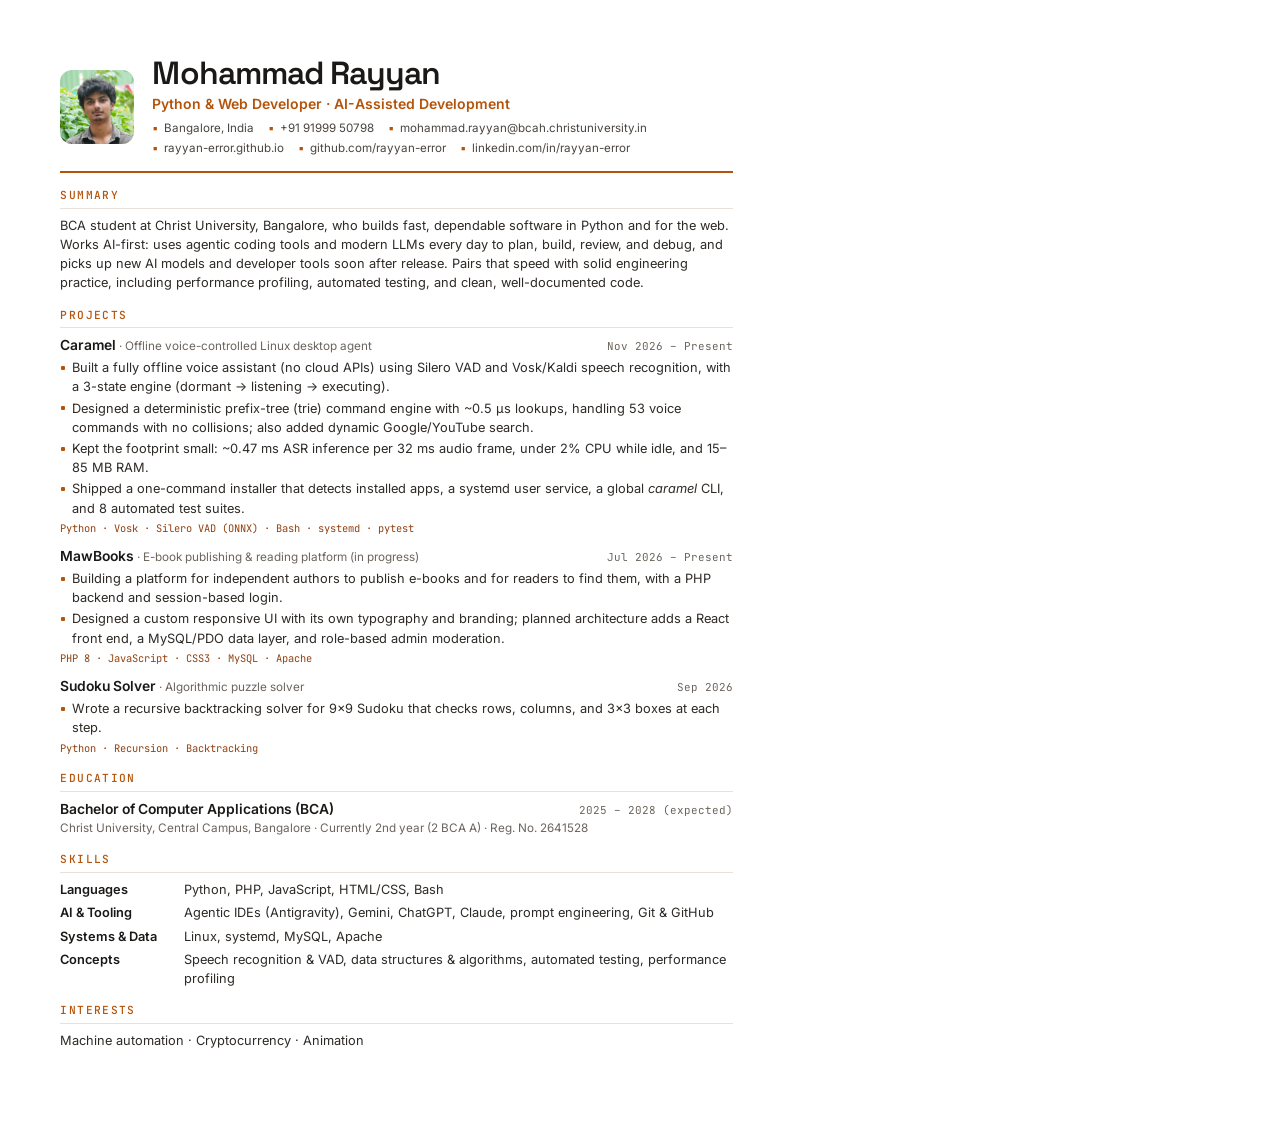
==== resume-src/resume.html @ f1ff34d6 "Initial commit: recruiter-friendly personal portfolio & resume" ====
<!doctype html>
<html lang="en">
<head>
<meta charset="utf-8" />
<title>Mohammad Rayyan — Resume</title>
<link rel="preconnect" href="https://fonts.googleapis.com" />
<link rel="preconnect" href="https://fonts.gstatic.com" crossorigin />
<link href="https://fonts.googleapis.com/css2?family=Inter:wght@400;500;600&family=JetBrains+Mono:wght@500&family=Space+Grotesk:wght@600&display=swap" rel="stylesheet" />
<style>
  @page { size: A4; margin: 0; }
  * { box-sizing: border-box; margin: 0; padding: 0; }
  html, body { width: 210mm; }
  body {
    font-family: "Inter", Arial, sans-serif; font-size: 9.6pt; line-height: 1.5;
    color: #1b1917; background: #fff; -webkit-print-color-adjust: exact; print-color-adjust: exact;
  }
  .page { width: 210mm; min-height: 297mm; padding: 15mm 16mm 13mm; }
  a { color: inherit; text-decoration: none; }
  ul { list-style: none; }

  header { display: flex; gap: 18px; align-items: center; padding-bottom: 14px; border-bottom: 2px solid #b45309; margin-bottom: 14px; }
  header img { width: 74px; height: 74px; border-radius: 12px; object-fit: cover; }
  header .who { flex: 1; }
  h1 { font-family: "Space Grotesk", Arial, sans-serif; font-weight: 600; font-size: 24pt; letter-spacing: -0.03em; line-height: 1.05; }
  .title { color: #b45309; font-weight: 600; font-size: 10.5pt; margin: 3px 0 6px; }
  .contact { display: flex; flex-wrap: wrap; gap: 2px 14px; font-size: 8.7pt; color: #4a443e; }
  .contact span::before { content: "▪"; color: #b45309; margin-right: 5px; }

  h2 {
    font-family: "JetBrains Mono", monospace; font-weight: 500; font-size: 8.4pt;
    text-transform: uppercase; letter-spacing: 0.12em; color: #b45309;
    margin: 14px 0 7px; padding-bottom: 4px; border-bottom: 1px solid #e7e1d8;
  }
  .summary { color: #2e2a26; }

  .item { margin-bottom: 10px; }
  .item__head { display: flex; justify-content: space-between; align-items: baseline; gap: 10px; }
  .item__name { font-weight: 600; font-size: 10.4pt; }
  .item__name small { font-weight: 400; color: #6b645c; font-size: 8.8pt; }
  .item__date { font-family: "JetBrains Mono", monospace; font-size: 8.2pt; color: #6b645c; white-space: nowrap; }
  .item__sub { color: #6b645c; font-size: 8.8pt; margin-bottom: 3px; }
  .item ul li { position: relative; padding-left: 12px; margin-top: 2px; color: #2e2a26; }
  .item ul li::before { content: ""; position: absolute; left: 1px; top: 0.62em; width: 4px; height: 4px; background: #b45309; border-radius: 1px; }
  .stack { font-family: "JetBrains Mono", monospace; font-size: 7.8pt; color: #92400e; margin-top: 3px; }

  .skills { display: grid; grid-template-columns: 112px 1fr; gap: 4px 12px; }
  .skills dt { font-weight: 600; }
  .skills dd { color: #2e2a26; }
</style>
</head>
<body>
<div class="page">
  <header>
    <img src="../assets/headshot.jpg" alt="" />
    <div class="who">
      <h1>Mohammad Rayyan</h1>
      <div class="title">Python &amp; Web Developer · AI-Assisted Development</div>
      <div class="contact">
        <span>Bangalore, India</span>
        <span>+91 91999 50798</span>
        <span>mohammad.rayyan@bcah.christuniversity.in</span>
        <span>rayyan-error.github.io</span>
        <span>github.com/rayyan-error</span>
        <span>linkedin.com/in/rayyan-error</span>
      </div>
    </div>
  </header>

  <h2>Summary</h2>
  <p class="summary">
    BCA student at Christ University, Bangalore, who builds fast, dependable software in Python and for the web.
    Works AI-first: uses agentic coding tools and modern LLMs every day to plan, build, review, and debug,
    and picks up new AI models and developer tools soon after release. Pairs that speed with solid engineering
    practice, including performance profiling, automated testing, and clean, well-documented code.
  </p>

  <h2>Projects</h2>
  <div class="item">
    <div class="item__head">
      <span class="item__name">Caramel <small>· Offline voice-controlled Linux desktop agent</small></span>
      <span class="item__date">Nov 2026 – Present</span>
    </div>
    <ul>
      <li>Built a fully offline voice assistant (no cloud APIs) using Silero VAD and Vosk/Kaldi speech recognition, with a 3-state engine (dormant → listening → executing).</li>
      <li>Designed a deterministic prefix-tree (trie) command engine with ~0.5 µs lookups, handling 53 voice commands with no collisions; also added dynamic Google/YouTube search.</li>
      <li>Kept the footprint small: ~0.47 ms ASR inference per 32 ms audio frame, under 2% CPU while idle, and 15–85 MB RAM.</li>
      <li>Shipped a one-command installer that detects installed apps, a systemd user service, a global <i>caramel</i> CLI, and 8 automated test suites.</li>
    </ul>
    <div class="stack">Python · Vosk · Silero VAD (ONNX) · Bash · systemd · pytest</div>
  </div>

  <div class="item">
    <div class="item__head">
      <span class="item__name">MawBooks <small>· E-book publishing &amp; reading platform (in progress)</small></span>
      <span class="item__date">Jul 2026 – Present</span>
    </div>
    <ul>
      <li>Building a platform for independent authors to publish e-books and for readers to find them, with a PHP backend and session-based login.</li>
      <li>Designed a custom responsive UI with its own typography and branding; planned architecture adds a React front end, a MySQL/PDO data layer, and role-based admin moderation.</li>
    </ul>
    <div class="stack">PHP 8 · JavaScript · CSS3 · MySQL · Apache</div>
  </div>

  <div class="item">
    <div class="item__head">
      <span class="item__name">Sudoku Solver <small>· Algorithmic puzzle solver</small></span>
      <span class="item__date">Sep 2026</span>
    </div>
    <ul>
      <li>Wrote a recursive backtracking solver for 9×9 Sudoku that checks rows, columns, and 3×3 boxes at each step.</li>
    </ul>
    <div class="stack">Python · Recursion · Backtracking</div>
  </div>

  <h2>Education</h2>
  <div class="item">
    <div class="item__head">
      <span class="item__name">Bachelor of Computer Applications (BCA)</span>
      <span class="item__date">2025 – 2028 (expected)</span>
    </div>
    <div class="item__sub">Christ University, Central Campus, Bangalore · Currently 2nd year (2 BCA A) · Reg. No. 2641528</div>
  </div>

  <h2>Skills</h2>
  <dl class="skills">
    <dt>Languages</dt><dd>Python, PHP, JavaScript, HTML/CSS, Bash</dd>
    <dt>AI &amp; Tooling</dt><dd>Agentic IDEs (Antigravity), Gemini, ChatGPT, Claude, prompt engineering, Git &amp; GitHub</dd>
    <dt>Systems &amp; Data</dt><dd>Linux, systemd, MySQL, Apache</dd>
    <dt>Concepts</dt><dd>Speech recognition &amp; VAD, data structures &amp; algorithms, automated testing, performance profiling</dd>
  </dl>

  <h2>Interests</h2>
  <p class="summary">Machine automation · Cryptocurrency · Animation</p>
</div>
</body>
</html>
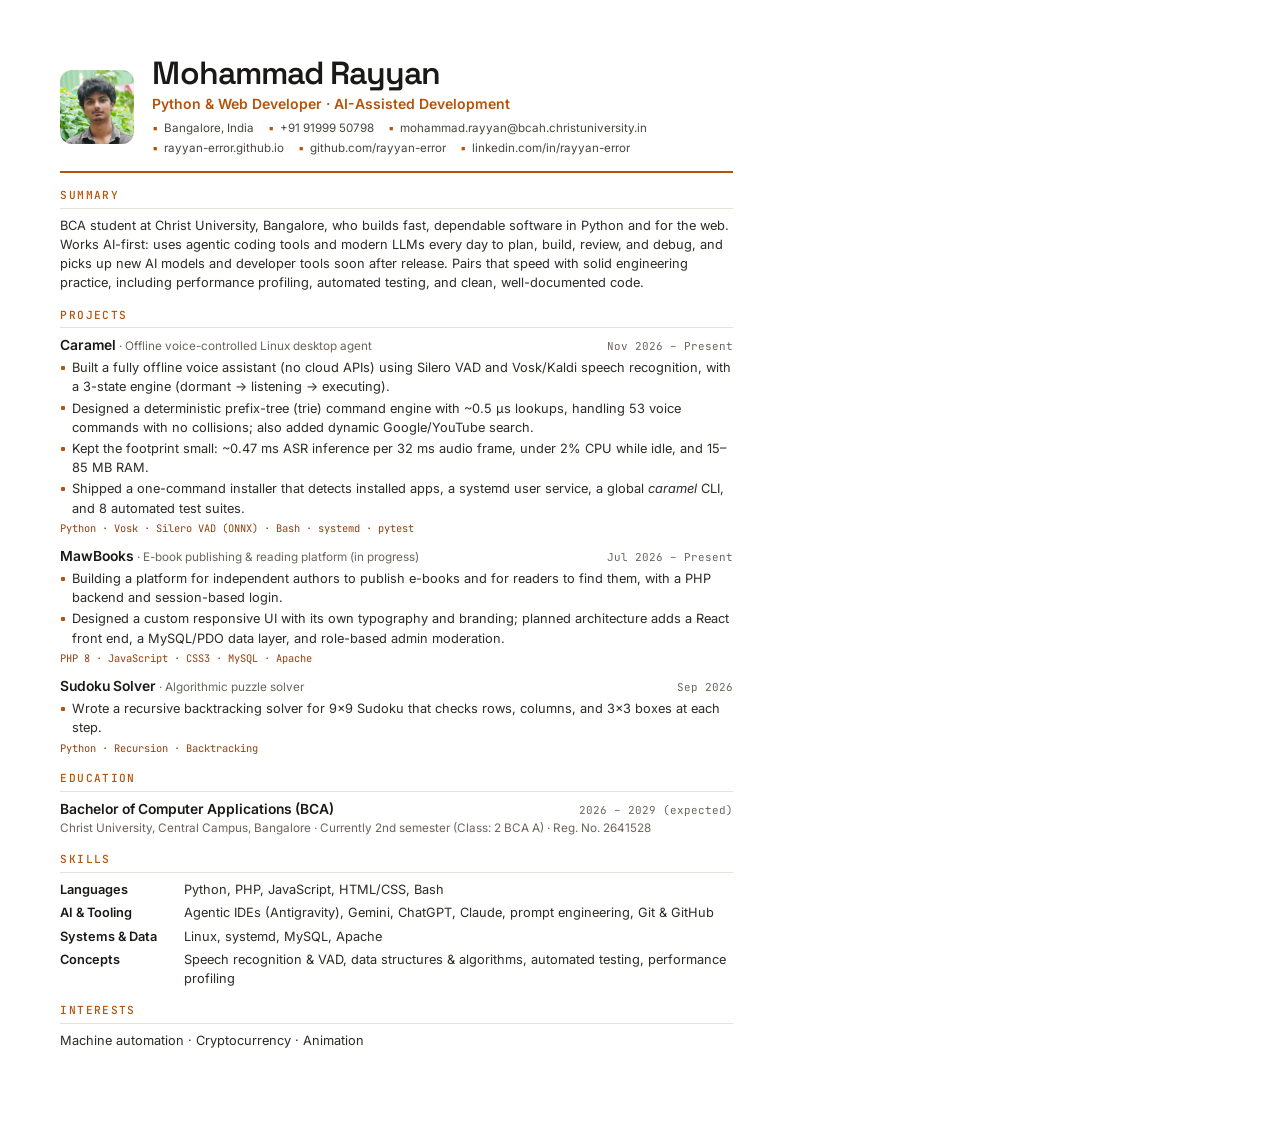
==== commit 9b56de44: "Fix education info: specify 2nd semester (2 BCA A) and 2026-2029 batch" ====
--- a/resume-src/resume.html
+++ b/resume-src/resume.html
@@ -116,9 +116,9 @@
   <div class="item">
     <div class="item__head">
       <span class="item__name">Bachelor of Computer Applications (BCA)</span>
-      <span class="item__date">2025 – 2028 (expected)</span>
+      <span class="item__date">2026 – 2029 (expected)</span>
     </div>
-    <div class="item__sub">Christ University, Central Campus, Bangalore · Currently 2nd year (2 BCA A) · Reg. No. 2641528</div>
+    <div class="item__sub">Christ University, Central Campus, Bangalore · Currently 2nd semester (Class: 2 BCA A) · Reg. No. 2641528</div>
   </div>
 
   <h2>Skills</h2>
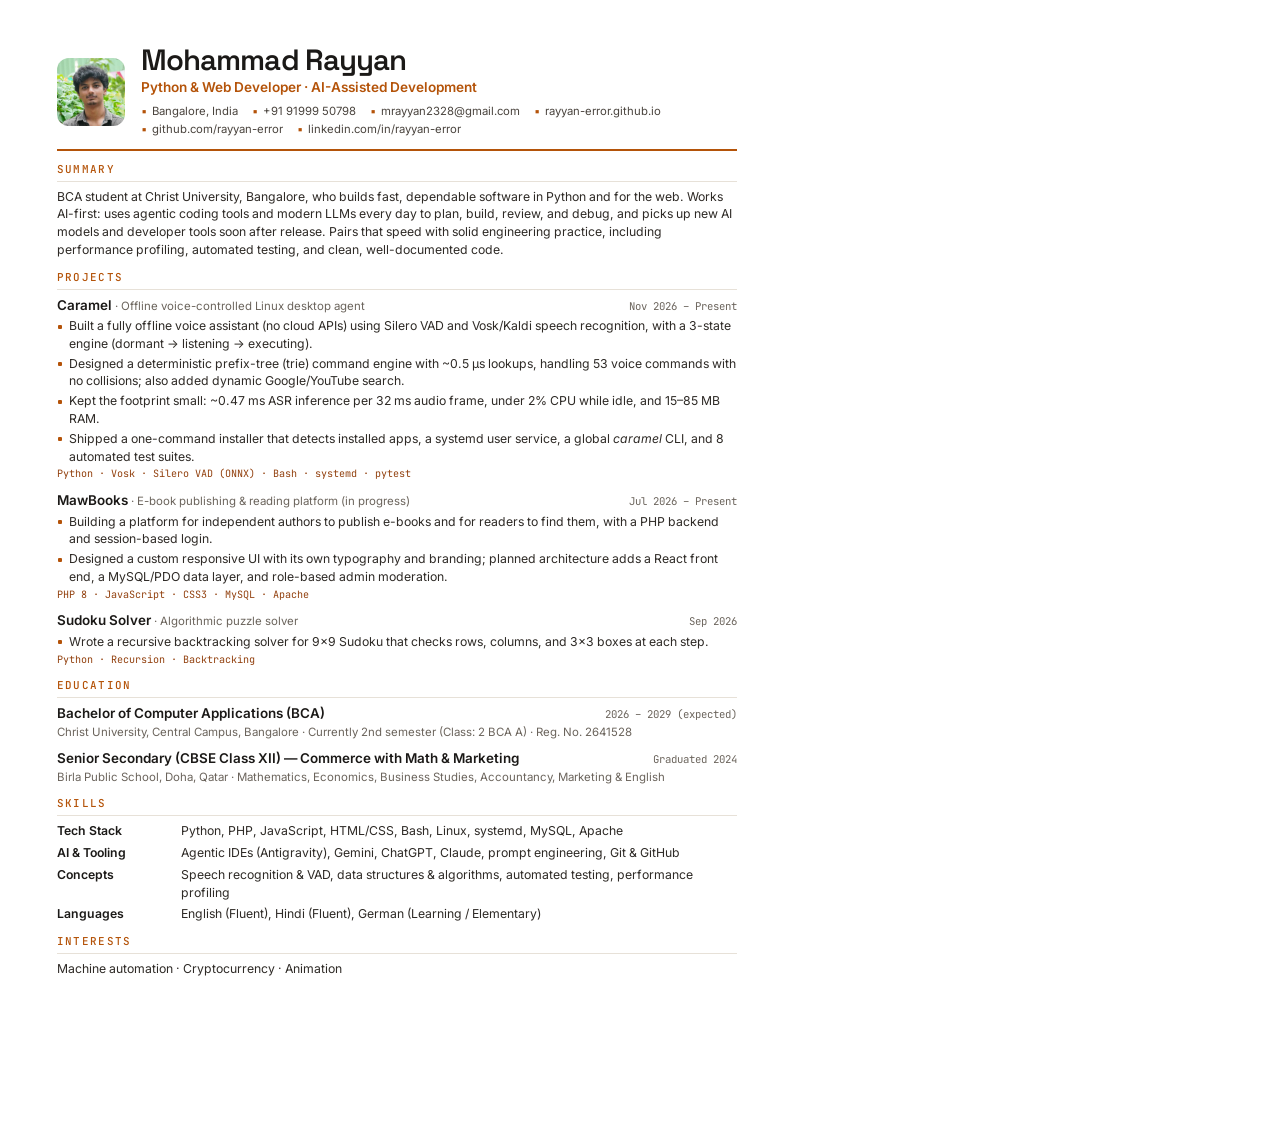
==== commit 3162dcb0: "Update education (Birla Public School), spoken languages, and personal email" ====
--- a/resume-src/resume.html
+++ b/resume-src/resume.html
@@ -11,37 +11,37 @@
   * { box-sizing: border-box; margin: 0; padding: 0; }
   html, body { width: 210mm; }
   body {
-    font-family: "Inter", Arial, sans-serif; font-size: 9.6pt; line-height: 1.5;
+    font-family: "Inter", Arial, sans-serif; font-size: 9.2pt; line-height: 1.45;
     color: #1b1917; background: #fff; -webkit-print-color-adjust: exact; print-color-adjust: exact;
   }
-  .page { width: 210mm; min-height: 297mm; padding: 15mm 16mm 13mm; }
+  .page { width: 210mm; min-height: 297mm; padding: 12mm 15mm 10mm; }
   a { color: inherit; text-decoration: none; }
   ul { list-style: none; }
 
-  header { display: flex; gap: 18px; align-items: center; padding-bottom: 14px; border-bottom: 2px solid #b45309; margin-bottom: 14px; }
-  header img { width: 74px; height: 74px; border-radius: 12px; object-fit: cover; }
+  header { display: flex; gap: 16px; align-items: center; padding-bottom: 11px; border-bottom: 2px solid #b45309; margin-bottom: 10px; }
+  header img { width: 68px; height: 68px; border-radius: 12px; object-fit: cover; }
   header .who { flex: 1; }
-  h1 { font-family: "Space Grotesk", Arial, sans-serif; font-weight: 600; font-size: 24pt; letter-spacing: -0.03em; line-height: 1.05; }
-  .title { color: #b45309; font-weight: 600; font-size: 10.5pt; margin: 3px 0 6px; }
-  .contact { display: flex; flex-wrap: wrap; gap: 2px 14px; font-size: 8.7pt; color: #4a443e; }
+  h1 { font-family: "Space Grotesk", Arial, sans-serif; font-weight: 600; font-size: 22pt; letter-spacing: -0.03em; line-height: 1.05; }
+  .title { color: #b45309; font-weight: 600; font-size: 10.2pt; margin: 2px 0 5px; }
+  .contact { display: flex; flex-wrap: wrap; gap: 2px 14px; font-size: 8.5pt; color: #4a443e; }
   .contact span::before { content: "▪"; color: #b45309; margin-right: 5px; }
 
   h2 {
-    font-family: "JetBrains Mono", monospace; font-weight: 500; font-size: 8.4pt;
+    font-family: "JetBrains Mono", monospace; font-weight: 500; font-size: 8.2pt;
     text-transform: uppercase; letter-spacing: 0.12em; color: #b45309;
-    margin: 14px 0 7px; padding-bottom: 4px; border-bottom: 1px solid #e7e1d8;
+    margin: 11px 0 6px; padding-bottom: 3px; border-bottom: 1px solid #e7e1d8;
   }
   .summary { color: #2e2a26; }
 
-  .item { margin-bottom: 10px; }
+  .item { margin-bottom: 9px; }
   .item__head { display: flex; justify-content: space-between; align-items: baseline; gap: 10px; }
-  .item__name { font-weight: 600; font-size: 10.4pt; }
-  .item__name small { font-weight: 400; color: #6b645c; font-size: 8.8pt; }
-  .item__date { font-family: "JetBrains Mono", monospace; font-size: 8.2pt; color: #6b645c; white-space: nowrap; }
-  .item__sub { color: #6b645c; font-size: 8.8pt; margin-bottom: 3px; }
+  .item__name { font-weight: 600; font-size: 10.1pt; }
+  .item__name small { font-weight: 400; color: #6b645c; font-size: 8.6pt; }
+  .item__date { font-family: "JetBrains Mono", monospace; font-size: 8pt; color: #6b645c; white-space: nowrap; }
+  .item__sub { color: #6b645c; font-size: 8.6pt; margin-bottom: 3px; }
   .item ul li { position: relative; padding-left: 12px; margin-top: 2px; color: #2e2a26; }
   .item ul li::before { content: ""; position: absolute; left: 1px; top: 0.62em; width: 4px; height: 4px; background: #b45309; border-radius: 1px; }
-  .stack { font-family: "JetBrains Mono", monospace; font-size: 7.8pt; color: #92400e; margin-top: 3px; }
+  .stack { font-family: "JetBrains Mono", monospace; font-size: 7.6pt; color: #92400e; margin-top: 2px; }
 
   .skills { display: grid; grid-template-columns: 112px 1fr; gap: 4px 12px; }
   .skills dt { font-weight: 600; }
@@ -58,7 +58,7 @@
       <div class="contact">
         <span>Bangalore, India</span>
         <span>+91 91999 50798</span>
-        <span>mohammad.rayyan@bcah.christuniversity.in</span>
+        <span>mrayyan2328@gmail.com</span>
         <span>rayyan-error.github.io</span>
         <span>github.com/rayyan-error</span>
         <span>linkedin.com/in/rayyan-error</span>
@@ -120,13 +120,20 @@
     </div>
     <div class="item__sub">Christ University, Central Campus, Bangalore · Currently 2nd semester (Class: 2 BCA A) · Reg. No. 2641528</div>
   </div>
+  <div class="item">
+    <div class="item__head">
+      <span class="item__name">Senior Secondary (CBSE Class XII) — Commerce with Math &amp; Marketing</span>
+      <span class="item__date">Graduated 2024</span>
+    </div>
+    <div class="item__sub">Birla Public School, Doha, Qatar · Mathematics, Economics, Business Studies, Accountancy, Marketing &amp; English</div>
+  </div>
 
   <h2>Skills</h2>
   <dl class="skills">
-    <dt>Languages</dt><dd>Python, PHP, JavaScript, HTML/CSS, Bash</dd>
+    <dt>Tech Stack</dt><dd>Python, PHP, JavaScript, HTML/CSS, Bash, Linux, systemd, MySQL, Apache</dd>
     <dt>AI &amp; Tooling</dt><dd>Agentic IDEs (Antigravity), Gemini, ChatGPT, Claude, prompt engineering, Git &amp; GitHub</dd>
-    <dt>Systems &amp; Data</dt><dd>Linux, systemd, MySQL, Apache</dd>
     <dt>Concepts</dt><dd>Speech recognition &amp; VAD, data structures &amp; algorithms, automated testing, performance profiling</dd>
+    <dt>Languages</dt><dd>English (Fluent), Hindi (Fluent), German (Learning / Elementary)</dd>
   </dl>
 
   <h2>Interests</h2>
